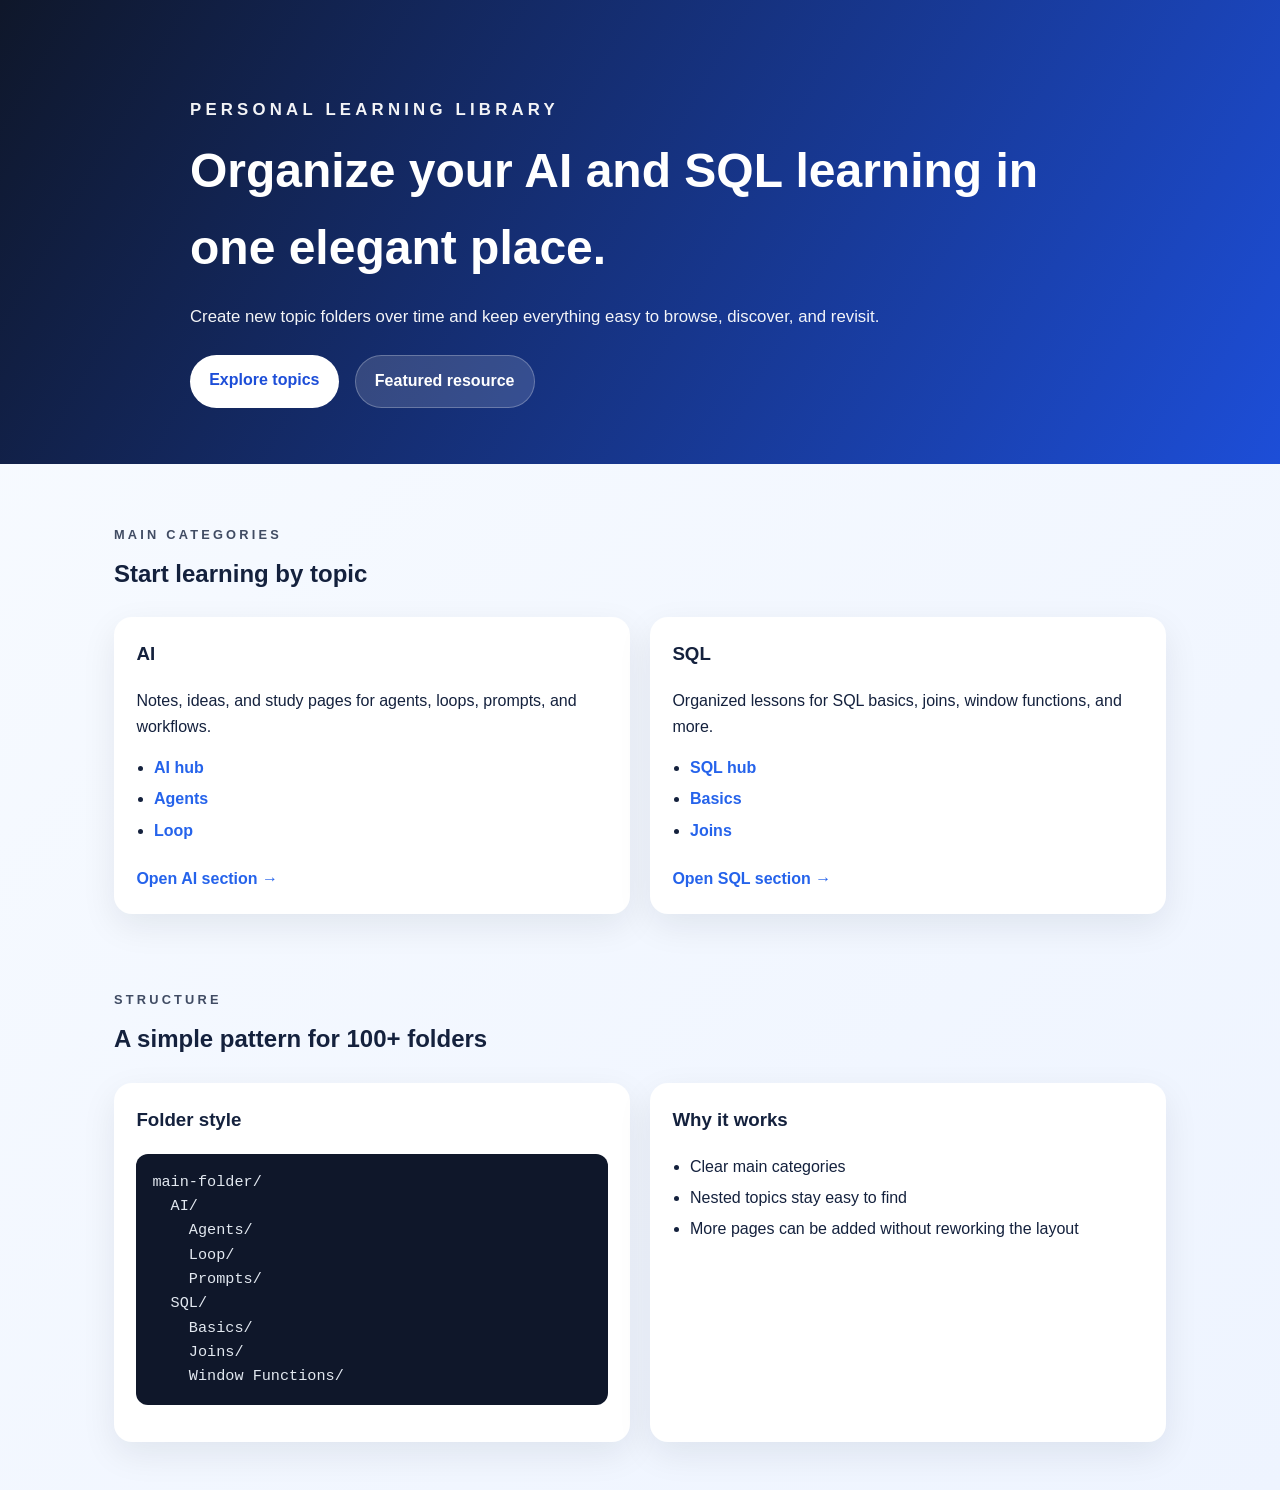
==== index.html @ fb939f68 "first code commit for github pages" ====
<!DOCTYPE html>
<html lang="en">
  <head>
    <meta charset="UTF-8" />
    <meta name="viewport" content="width=device-width, initial-scale=1.0" />
    <title>Learning Hub</title>
    <link rel="stylesheet" href="styles.css" />
  </head>
  <body>
    <header class="hero">
      <div class="hero-content">
        <p class="eyebrow">Personal Learning Library</p>
        <h1>Organize your AI and SQL learning in one elegant place.</h1>
        <p>
          Create new topic folders over time and keep everything easy to browse,
          discover, and revisit.
        </p>
        <div class="hero-actions">
          <a class="btn btn-primary" href="#topics">Explore topics</a>
          <a class="btn btn-secondary" href="https://outcomeschool.com/" target="_blank" rel="noopener noreferrer">
            Featured resource
          </a>
        </div>
      </div>
    </header>

    <main id="topics">
      <section class="section">
        <div class="section-heading">
          <p class="eyebrow">Main categories</p>
          <h2>Start learning by topic</h2>
        </div>

        <div class="grid">
          <article class="card">
            <h3>AI</h3>
            <p>Notes, ideas, and study pages for agents, loops, prompts, and workflows.</p>
            <ul class="topic-list">
              <li><a href="AI/">AI hub</a></li>
              <li><a href="AI/Agents/">Agents</a></li>
              <li><a href="AI/Loop/">Loop</a></li>
            </ul>
            <a class="text-link" href="AI/">Open AI section →</a>
          </article>

          <article class="card">
            <h3>SQL</h3>
            <p>Organized lessons for SQL basics, joins, window functions, and more.</p>
            <ul class="topic-list">
              <li><a href="SQL/">SQL hub</a></li>
              <li><a href="SQL/Basics/">Basics</a></li>
              <li><a href="SQL/Joins/">Joins</a></li>
            </ul>
            <a class="text-link" href="SQL/">Open SQL section →</a>
          </article>
        </div>
      </section>

      <section class="section section-muted">
        <div class="section-heading">
          <p class="eyebrow">Structure</p>
          <h2>A simple pattern for 100+ folders</h2>
        </div>
        <div class="stack">
          <div class="panel">
            <h3>Folder style</h3>
            <pre>main-folder/
  AI/
    Agents/
    Loop/
    Prompts/
  SQL/
    Basics/
    Joins/
    Window Functions/</pre>
          </div>
          <div class="panel">
            <h3>Why it works</h3>
            <ul class="topic-list">
              <li>Clear main categories</li>
              <li>Nested topics stay easy to find</li>
              <li>More pages can be added without reworking the layout</li>
            </ul>
          </div>
        </div>
      </section>
    </main>
  </body>
</html>
---- styles.css ----
* {
  box-sizing: border-box;
}

body {
  margin: 0;
  font-family: "Segoe UI", Arial, sans-serif;
  color: #14213d;
  background: linear-gradient(135deg, #f8fbff 0%, #eef4ff 100%);
  line-height: 1.6;
}

.hero {
  padding: 5rem 1.5rem 3.5rem;
  background: linear-gradient(120deg, #0f172a, #1d4ed8);
  color: white;
}

.hero-content {
  max-width: 900px;
  margin: 0 auto;
}

.eyebrow {
  text-transform: uppercase;
  letter-spacing: 0.25em;
  font-size: 0.8rem;
  font-weight: 700;
  opacity: 0.8;
  margin-bottom: 0.6rem;
}

h1,
h2,
h3 {
  margin-top: 0;
}

.hero h1 {
  font-size: clamp(2rem, 4vw, 3rem);
  margin-bottom: 1rem;
}

.hero p {
  max-width: 700px;
  font-size: 1.05rem;
  opacity: 0.95;
}

.hero-actions {
  display: flex;
  flex-wrap: wrap;
  gap: 1rem;
  margin-top: 1.5rem;
}

.btn {
  display: inline-block;
  padding: 0.8rem 1.2rem;
  border-radius: 999px;
  text-decoration: none;
  font-weight: 600;
}

.btn-primary {
  background: white;
  color: #1d4ed8;
}

.btn-secondary {
  background: rgba(255, 255, 255, 0.14);
  color: white;
  border: 1px solid rgba(255, 255, 255, 0.25);
}

.section {
  max-width: 1100px;
  margin: 0 auto;
  padding: 3rem 1.5rem;
}

.section-muted {
  padding-top: 1rem;
}

.section-heading {
  margin-bottom: 1.5rem;
}

.grid {
  display: grid;
  grid-template-columns: repeat(auto-fit, minmax(280px, 1fr));
  gap: 1.25rem;
}

.card,
.panel {
  background: white;
  border-radius: 18px;
  padding: 1.4rem;
  box-shadow: 0 12px 35px rgba(15, 23, 42, 0.08);
}

.topic-list {
  padding-left: 1.1rem;
  margin: 0.8rem 0 1rem;
}

.topic-list li {
  margin-bottom: 0.35rem;
}

a {
  color: #2563eb;
  text-decoration: none;
  font-weight: 600;
}

a:hover {
  text-decoration: underline;
}

.text-link {
  display: inline-block;
  margin-top: 0.4rem;
}

.stack {
  display: grid;
  grid-template-columns: repeat(auto-fit, minmax(280px, 1fr));
  gap: 1.25rem;
}

pre {
  background: #0f172a;
  color: #e2e8f0;
  padding: 1rem;
  border-radius: 12px;
  overflow-x: auto;
  font-size: 0.95rem;
}
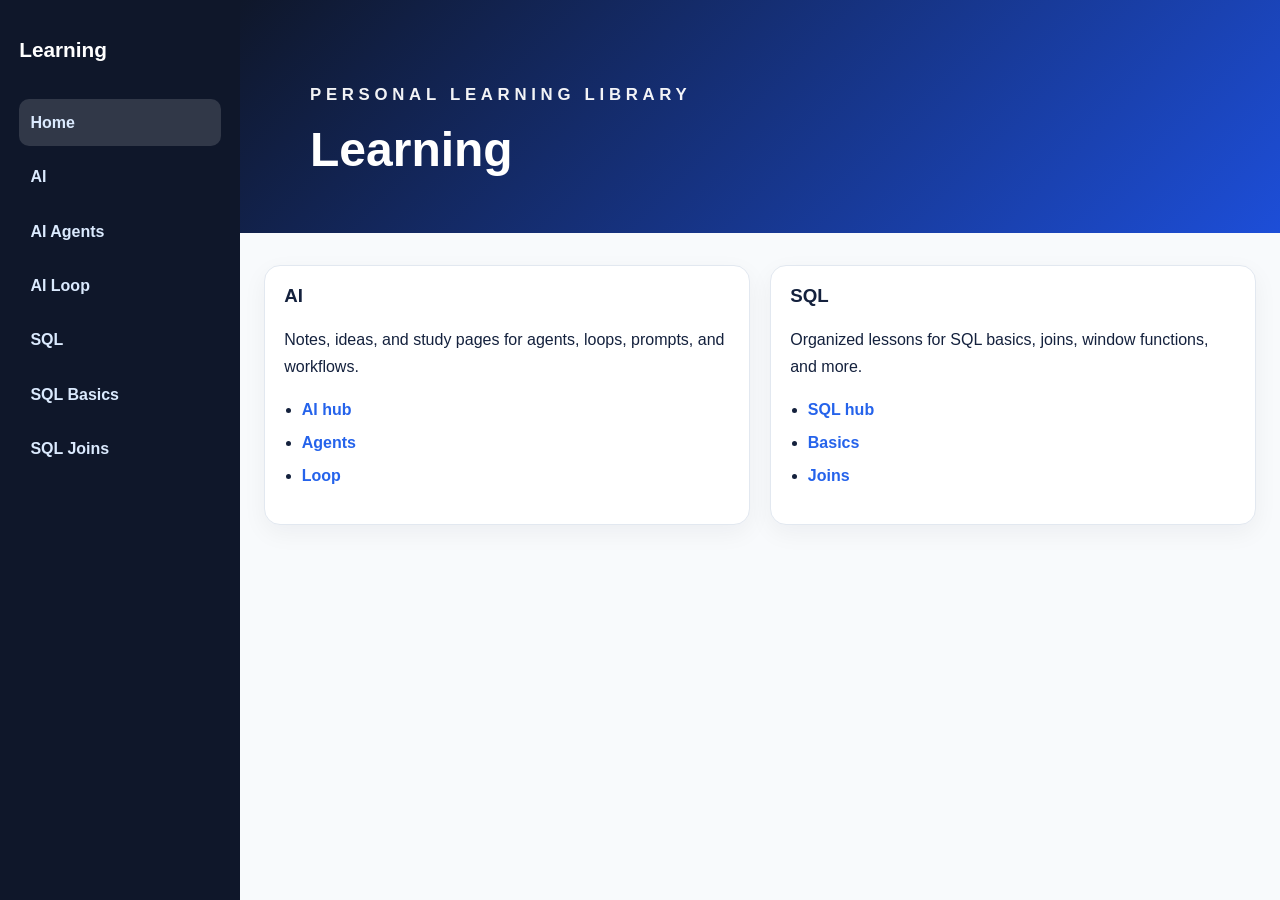
==== commit 878af8a0: "first code commit for github pages" ====
--- a/index.html
+++ b/index.html
@@ -7,83 +7,52 @@
     <link rel="stylesheet" href="styles.css" />
   </head>
   <body>
-    <header class="hero">
-      <div class="hero-content">
-        <p class="eyebrow">Personal Learning Library</p>
-        <h1>Organize your AI and SQL learning in one elegant place.</h1>
-        <p>
-          Create new topic folders over time and keep everything easy to browse,
-          discover, and revisit.
-        </p>
-        <div class="hero-actions">
-          <a class="btn btn-primary" href="#topics">Explore topics</a>
-          <a class="btn btn-secondary" href="https://outcomeschool.com/" target="_blank" rel="noopener noreferrer">
-            Featured resource
-          </a>
-        </div>
-      </div>
-    </header>
+    <div class="site-shell">
+      <aside class="sidebar">
+        <div class="brand">Learning</div>
+        <nav>
+          <a href="index.html" class="active">Home</a>
+          <a href="AI/">AI</a>
+          <a href="AI/Agents/">AI Agents</a>
+          <a href="AI/Loop/">AI Loop</a>
+          <a href="SQL/">SQL</a>
+          <a href="SQL/Basics/">SQL Basics</a>
+          <a href="SQL/Joins/">SQL Joins</a>
+        </nav>
+      </aside>
 
-    <main id="topics">
-      <section class="section">
-        <div class="section-heading">
-          <p class="eyebrow">Main categories</p>
-          <h2>Start learning by topic</h2>
-        </div>
+      <main class="content">
+        <header class="hero">
+          <div class="hero-content">
+            <p class="eyebrow">Personal Learning Library</p>
+            <h1>Learning</h1>
+          </div>
+        </header>
 
-        <div class="grid">
-          <article class="card">
-            <h3>AI</h3>
-            <p>Notes, ideas, and study pages for agents, loops, prompts, and workflows.</p>
-            <ul class="topic-list">
-              <li><a href="AI/">AI hub</a></li>
-              <li><a href="AI/Agents/">Agents</a></li>
-              <li><a href="AI/Loop/">Loop</a></li>
-            </ul>
-            <a class="text-link" href="AI/">Open AI section →</a>
-          </article>
+        <section class="section">
+          <div class="grid">
+            <article class="card">
+              <h3>AI</h3>
+              <p>Notes, ideas, and study pages for agents, loops, prompts, and workflows.</p>
+              <ul class="topic-list">
+                <li><a href="AI/">AI hub</a></li>
+                <li><a href="AI/Agents/">Agents</a></li>
+                <li><a href="AI/Loop/">Loop</a></li>
+              </ul>
+            </article>
 
-          <article class="card">
-            <h3>SQL</h3>
-            <p>Organized lessons for SQL basics, joins, window functions, and more.</p>
-            <ul class="topic-list">
-              <li><a href="SQL/">SQL hub</a></li>
-              <li><a href="SQL/Basics/">Basics</a></li>
-              <li><a href="SQL/Joins/">Joins</a></li>
-            </ul>
-            <a class="text-link" href="SQL/">Open SQL section →</a>
-          </article>
-        </div>
-      </section>
-
-      <section class="section section-muted">
-        <div class="section-heading">
-          <p class="eyebrow">Structure</p>
-          <h2>A simple pattern for 100+ folders</h2>
-        </div>
-        <div class="stack">
-          <div class="panel">
-            <h3>Folder style</h3>
-            <pre>main-folder/
-  AI/
-    Agents/
-    Loop/
-    Prompts/
-  SQL/
-    Basics/
-    Joins/
-    Window Functions/</pre>
+            <article class="card">
+              <h3>SQL</h3>
+              <p>Organized lessons for SQL basics, joins, window functions, and more.</p>
+              <ul class="topic-list">
+                <li><a href="SQL/">SQL hub</a></li>
+                <li><a href="SQL/Basics/">Basics</a></li>
+                <li><a href="SQL/Joins/">Joins</a></li>
+              </ul>
+            </article>
           </div>
-          <div class="panel">
-            <h3>Why it works</h3>
-            <ul class="topic-list">
-              <li>Clear main categories</li>
-              <li>Nested topics stay easy to find</li>
-              <li>More pages can be added without reworking the layout</li>
-            </ul>
-          </div>
-        </div>
-      </section>
-    </main>
+        </section>
+      </main>
+    </div>
   </body>
 </html>
--- a/styles.css
+++ b/styles.css
@@ -1,18 +1,71 @@
+:root {
+  --bg: #f5f7fb;
+  --card: #ffffff;
+  --text: #14213d;
+  --muted: #64748b;
+  --accent: #2563eb;
+  --accent-dark: #0f172a;
+  --border: #e2e8f0;
+}
+
 * {
   box-sizing: border-box;
 }
 
 body {
   margin: 0;
-  font-family: "Segoe UI", Arial, sans-serif;
-  color: #14213d;
-  background: linear-gradient(135deg, #f8fbff 0%, #eef4ff 100%);
-  line-height: 1.6;
+  font-family: "Inter", "Segoe UI", Arial, sans-serif;
+  color: var(--text);
+  background: radial-gradient(circle at top left, #f8fbff 0%, var(--bg) 45%, #eef4ff 100%);
+  line-height: 1.7;
+}
+
+.site-shell {
+  display: flex;
+  min-height: 100vh;
+}
+
+.sidebar {
+  width: 240px;
+  background: var(--accent-dark);
+  color: white;
+  padding: 2rem 1.2rem;
+  flex-shrink: 0;
+}
+
+.brand {
+  font-size: 1.3rem;
+  font-weight: 700;
+  margin-bottom: 2rem;
+}
+
+.sidebar nav {
+  display: flex;
+  flex-direction: column;
+  gap: 0.5rem;
+}
+
+.sidebar a {
+  color: #dbeafe;
+  padding: 0.6rem 0.7rem;
+  border-radius: 10px;
+  font-weight: 600;
+}
+
+.sidebar a:hover,
+.sidebar a.active {
+  background: rgba(255, 255, 255, 0.14);
+  text-decoration: none;
+}
+
+.content {
+  flex: 1;
+  background: #f8fafc;
 }
 
 .hero {
-  padding: 5rem 1.5rem 3.5rem;
-  background: linear-gradient(120deg, #0f172a, #1d4ed8);
+  padding: 4rem 1.5rem 2.4rem;
+  background: linear-gradient(135deg, var(--accent-dark) 0%, #1d4ed8 100%);
   color: white;
 }
 
@@ -23,17 +76,18 @@
 
 .eyebrow {
   text-transform: uppercase;
-  letter-spacing: 0.25em;
-  font-size: 0.8rem;
+  letter-spacing: 0.28em;
+  font-size: 0.78rem;
   font-weight: 700;
-  opacity: 0.8;
-  margin-bottom: 0.6rem;
+  opacity: 0.85;
+  margin-bottom: 0.7rem;
 }
 
 h1,
 h2,
 h3 {
   margin-top: 0;
+  line-height: 1.2;
 }
 
 .hero h1 {
@@ -51,32 +105,69 @@
   display: flex;
   flex-wrap: wrap;
   gap: 1rem;
-  margin-top: 1.5rem;
+  margin-top: 1.6rem;
 }
 
 .btn {
   display: inline-block;
-  padding: 0.8rem 1.2rem;
+  padding: 0.8rem 1.15rem;
   border-radius: 999px;
   text-decoration: none;
   font-weight: 600;
+  transition: transform 0.2s ease, box-shadow 0.2s ease;
+}
+
+.btn:hover {
+  transform: translateY(-1px);
 }
 
 .btn-primary {
   background: white;
-  color: #1d4ed8;
+  color: var(--accent);
 }
 
 .btn-secondary {
   background: rgba(255, 255, 255, 0.14);
   color: white;
   border: 1px solid rgba(255, 255, 255, 0.25);
+}
+
+.page-shell {
+  max-width: 1100px;
+  margin: 0 auto;
+  padding: 1.5rem 1.2rem 3.5rem;
+}
+
+.page-header {
+  background: linear-gradient(135deg, var(--accent-dark), #1d4ed8);
+  color: white;
+  padding: 2.2rem;
+  border-radius: 24px;
+  box-shadow: 0 20px 45px rgba(15, 23, 42, 0.15);
+}
+
+.page-header .back-link {
+  color: white;
+  display: inline-block;
+  margin-bottom: 1rem;
+  font-weight: 600;
+}
+
+.page-header h1 {
+  font-size: clamp(1.9rem, 3.3vw, 2.7rem);
+  margin-bottom: 0.6rem;
+}
+
+.page-header .intro {
+  max-width: 760px;
+  margin: 0;
+  opacity: 0.95;
 }
 
 .section {
   max-width: 1100px;
   margin: 0 auto;
-  padding: 3rem 1.5rem;
+  padding: 2rem 1.5rem 3rem;
 }
 
 .section-muted {
@@ -84,7 +175,12 @@
 }
 
 .section-heading {
-  margin-bottom: 1.5rem;
+  margin-bottom: 1.25rem;
+}
+
+.section-heading p {
+  color: var(--muted);
+  margin: 0.25rem 0 0;
 }
 
 .grid {
@@ -94,11 +190,13 @@
 }
 
 .card,
-.panel {
-  background: white;
-  border-radius: 18px;
-  padding: 1.4rem;
-  box-shadow: 0 12px 35px rgba(15, 23, 42, 0.08);
+.panel,
+.resource-card {
+  background: var(--card);
+  border: 1px solid var(--border);
+  border-radius: 16px;
+  padding: 1.2rem;
+  box-shadow: 0 8px 24px rgba(15, 23, 42, 0.05);
 }
 
 .topic-list {
@@ -110,8 +208,26 @@
   margin-bottom: 0.35rem;
 }
 
+.resource-grid {
+  display: grid;
+  grid-template-columns: repeat(auto-fit, minmax(260px, 1fr));
+  gap: 1.25rem;
+  margin-top: 1rem;
+}
+
+.pill {
+  display: inline-block;
+  padding: 0.35rem 0.7rem;
+  border-radius: 999px;
+  background: #eff6ff;
+  color: var(--accent);
+  font-size: 0.8rem;
+  font-weight: 700;
+  margin-bottom: 0.8rem;
+}
+
 a {
-  color: #2563eb;
+  color: var(--accent);
   text-decoration: none;
   font-weight: 600;
 }
@@ -132,7 +248,7 @@
 }
 
 pre {
-  background: #0f172a;
+  background: var(--accent-dark);
   color: #e2e8f0;
   padding: 1rem;
   border-radius: 12px;
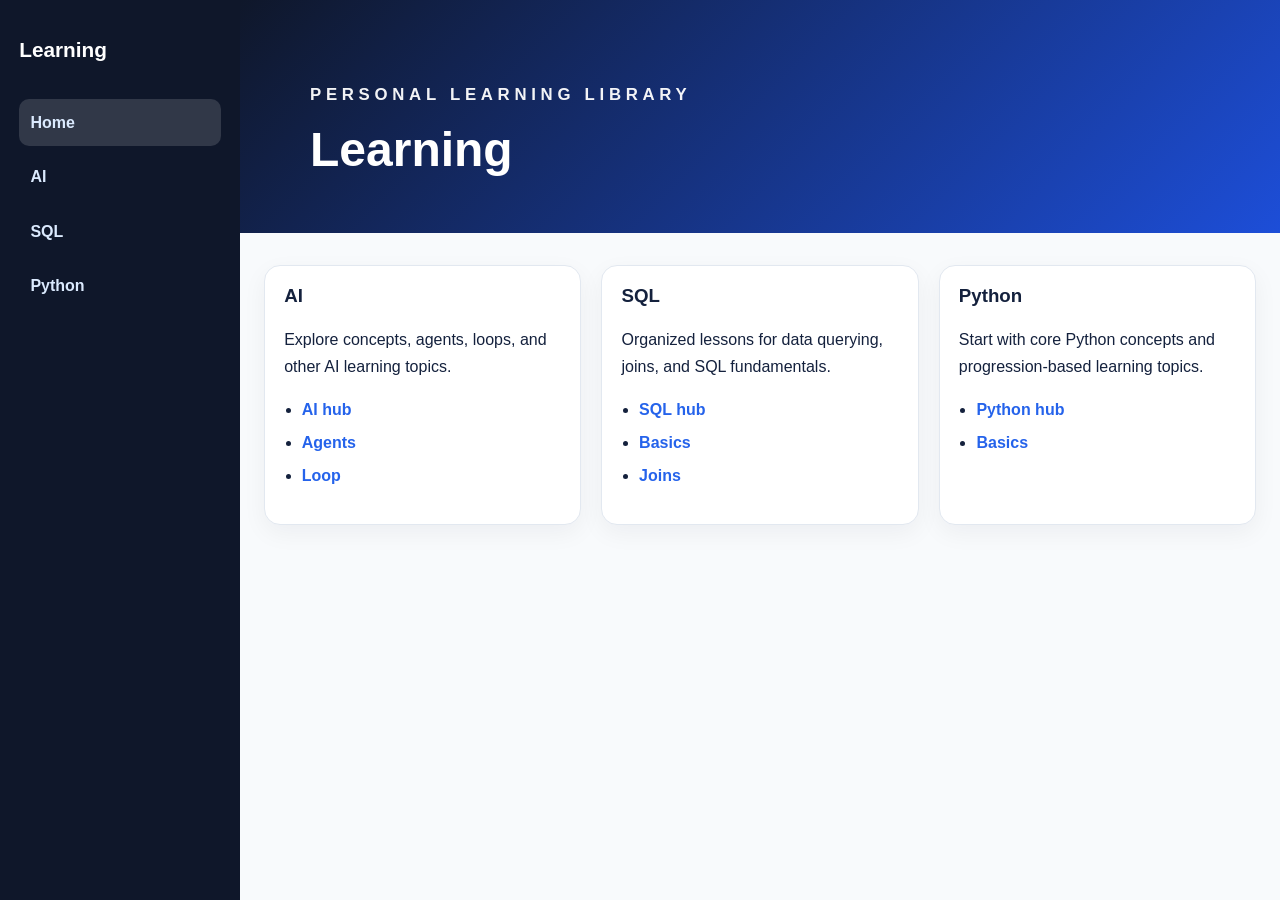
==== commit f308fc17: "first code commit for github pages" ====
--- a/index.html
+++ b/index.html
@@ -13,11 +13,8 @@
         <nav>
           <a href="index.html" class="active">Home</a>
           <a href="AI/">AI</a>
-          <a href="AI/Agents/">AI Agents</a>
-          <a href="AI/Loop/">AI Loop</a>
           <a href="SQL/">SQL</a>
-          <a href="SQL/Basics/">SQL Basics</a>
-          <a href="SQL/Joins/">SQL Joins</a>
+          <a href="Python/">Python</a>
         </nav>
       </aside>
 
@@ -33,7 +30,7 @@
           <div class="grid">
             <article class="card">
               <h3>AI</h3>
-              <p>Notes, ideas, and study pages for agents, loops, prompts, and workflows.</p>
+              <p>Explore concepts, agents, loops, and other AI learning topics.</p>
               <ul class="topic-list">
                 <li><a href="AI/">AI hub</a></li>
                 <li><a href="AI/Agents/">Agents</a></li>
@@ -43,11 +40,20 @@
 
             <article class="card">
               <h3>SQL</h3>
-              <p>Organized lessons for SQL basics, joins, window functions, and more.</p>
+              <p>Organized lessons for data querying, joins, and SQL fundamentals.</p>
               <ul class="topic-list">
                 <li><a href="SQL/">SQL hub</a></li>
                 <li><a href="SQL/Basics/">Basics</a></li>
                 <li><a href="SQL/Joins/">Joins</a></li>
+              </ul>
+            </article>
+
+            <article class="card">
+              <h3>Python</h3>
+              <p>Start with core Python concepts and progression-based learning topics.</p>
+              <ul class="topic-list">
+                <li><a href="Python/">Python hub</a></li>
+                <li><a href="Python/Basics/">Basics</a></li>
               </ul>
             </article>
           </div>
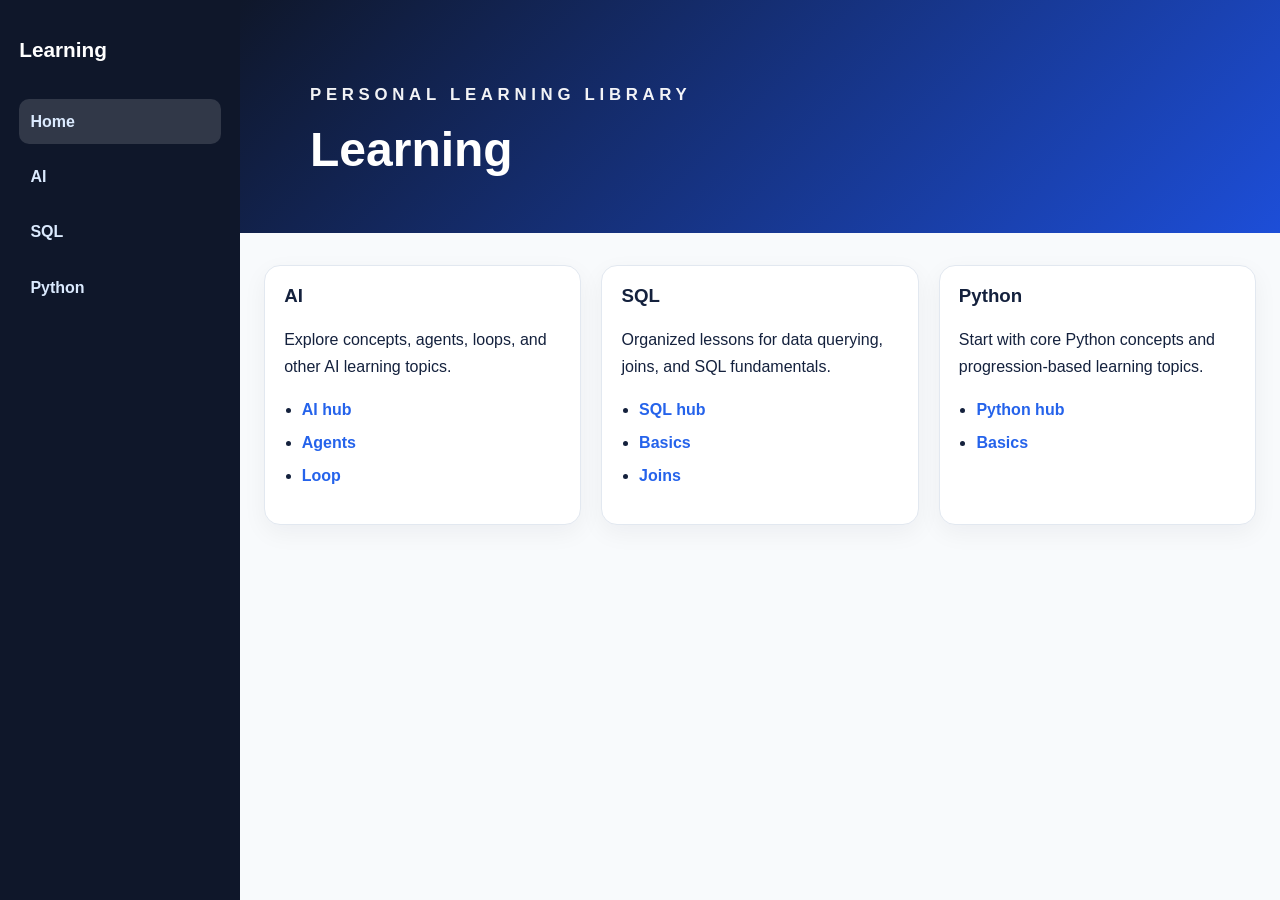
==== commit b06fa73c: "Add nested sidebar navigation" ====
--- a/index.html
+++ b/index.html
@@ -5,16 +5,40 @@
     <meta name="viewport" content="width=device-width, initial-scale=1.0" />
     <title>Learning Hub</title>
     <link rel="stylesheet" href="styles.css" />
+    <script src="script.js" defer></script>
   </head>
   <body>
     <div class="site-shell">
       <aside class="sidebar">
         <div class="brand">Learning</div>
         <nav>
-          <a href="index.html" class="active">Home</a>
-          <a href="AI/">AI</a>
-          <a href="SQL/">SQL</a>
-          <a href="Python/">Python</a>
+          <a href="index.html">Home</a>
+
+          <div class="nav-group">
+            <button class="nav-toggle" aria-expanded="false">AI</button>
+            <div class="submenu">
+              <a href="AI/">AI Hub</a>
+              <a href="AI/Agents/">AI Agents</a>
+              <a href="AI/Loop/">AI Loop</a>
+            </div>
+          </div>
+
+          <div class="nav-group">
+            <button class="nav-toggle" aria-expanded="false">SQL</button>
+            <div class="submenu">
+              <a href="SQL/">SQL Hub</a>
+              <a href="SQL/Basics/">SQL Basics</a>
+              <a href="SQL/Joins/">SQL Joins</a>
+            </div>
+          </div>
+
+          <div class="nav-group">
+            <button class="nav-toggle" aria-expanded="false">Python</button>
+            <div class="submenu">
+              <a href="Python/">Python Hub</a>
+              <a href="Python/Basics/">Python Basics</a>
+            </div>
+          </div>
         </nav>
       </aside>
 
--- a/styles.css
+++ b/styles.css
@@ -45,9 +45,41 @@
   gap: 0.5rem;
 }
 
+.nav-group {
+  display: flex;
+  flex-direction: column;
+}
+
+.nav-toggle {
+  background: transparent;
+  border: 0;
+  color: #dbeafe;
+  padding: 0.65rem 0.7rem;
+  border-radius: 10px;
+  font: inherit;
+  font-weight: 700;
+  text-align: left;
+  cursor: pointer;
+}
+
+.nav-toggle:hover {
+  background: rgba(255, 255, 255, 0.12);
+}
+
+.submenu {
+  display: none;
+  flex-direction: column;
+  gap: 0.2rem;
+  margin: 0.25rem 0 0.25rem 0.6rem;
+}
+
+.nav-group.is-open .submenu {
+  display: flex;
+}
+
 .sidebar a {
   color: #dbeafe;
-  padding: 0.6rem 0.7rem;
+  padding: 0.55rem 0.7rem;
   border-radius: 10px;
   font-weight: 600;
 }
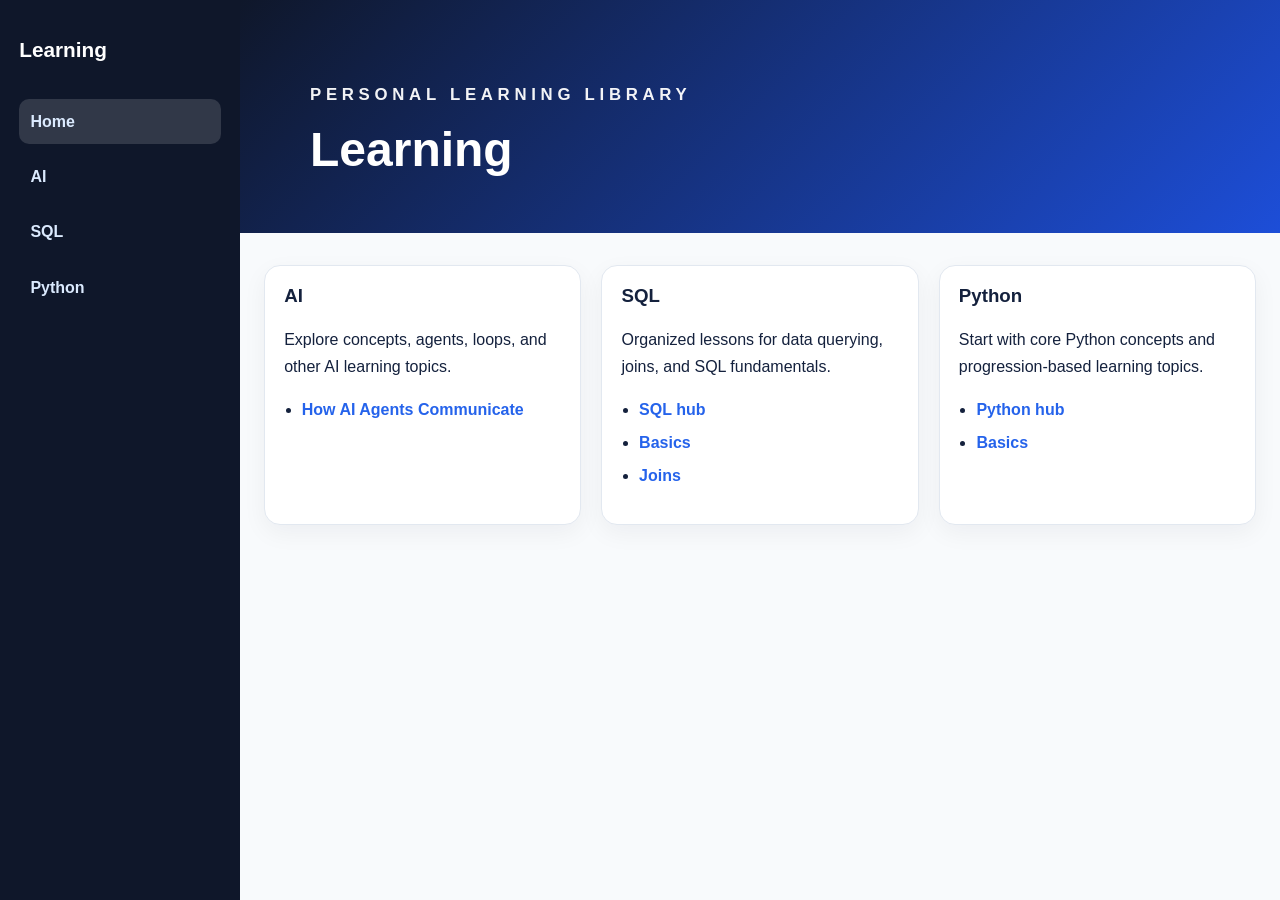
==== commit bc1735e2: "Simplify AI navigation to a single topic" ====
--- a/index.html
+++ b/index.html
@@ -56,9 +56,7 @@
               <h3>AI</h3>
               <p>Explore concepts, agents, loops, and other AI learning topics.</p>
               <ul class="topic-list">
-                <li><a href="AI/">AI hub</a></li>
-                <li><a href="AI/Agents/">Agents</a></li>
-                <li><a href="AI/Loop/">Loop</a></li>
+                <li><a href="AI/">How AI Agents Communicate</a></li>
               </ul>
             </article>
 
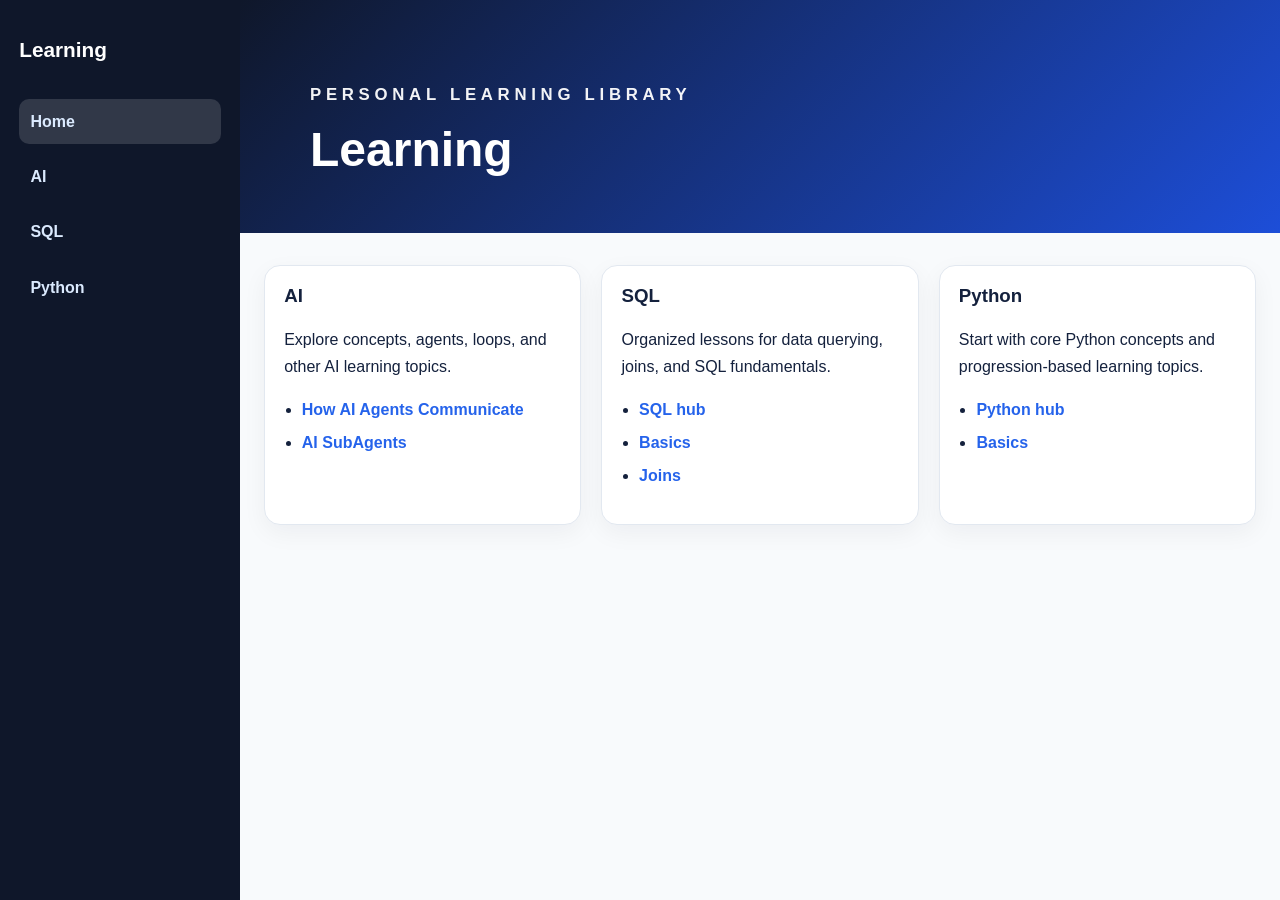
==== commit 3278c108: "Add both AI topic entries under AI" ====
--- a/index.html
+++ b/index.html
@@ -57,6 +57,7 @@
               <p>Explore concepts, agents, loops, and other AI learning topics.</p>
               <ul class="topic-list">
                 <li><a href="AI/">How AI Agents Communicate</a></li>
+                <li><a href="https://outcomeschool.com/blog/ai-subagents" target="_blank" rel="noopener noreferrer">AI SubAgents</a></li>
               </ul>
             </article>
 
--- a/styles.css
+++ b/styles.css
@@ -127,6 +127,11 @@
   margin-bottom: 1rem;
 }
 
+.page-title {
+  font-size: clamp(1.2rem, 2.1vw, 1.6rem);
+  margin-bottom: 0.2rem;
+}
+
 .hero p {
   max-width: 700px;
   font-size: 1.05rem;
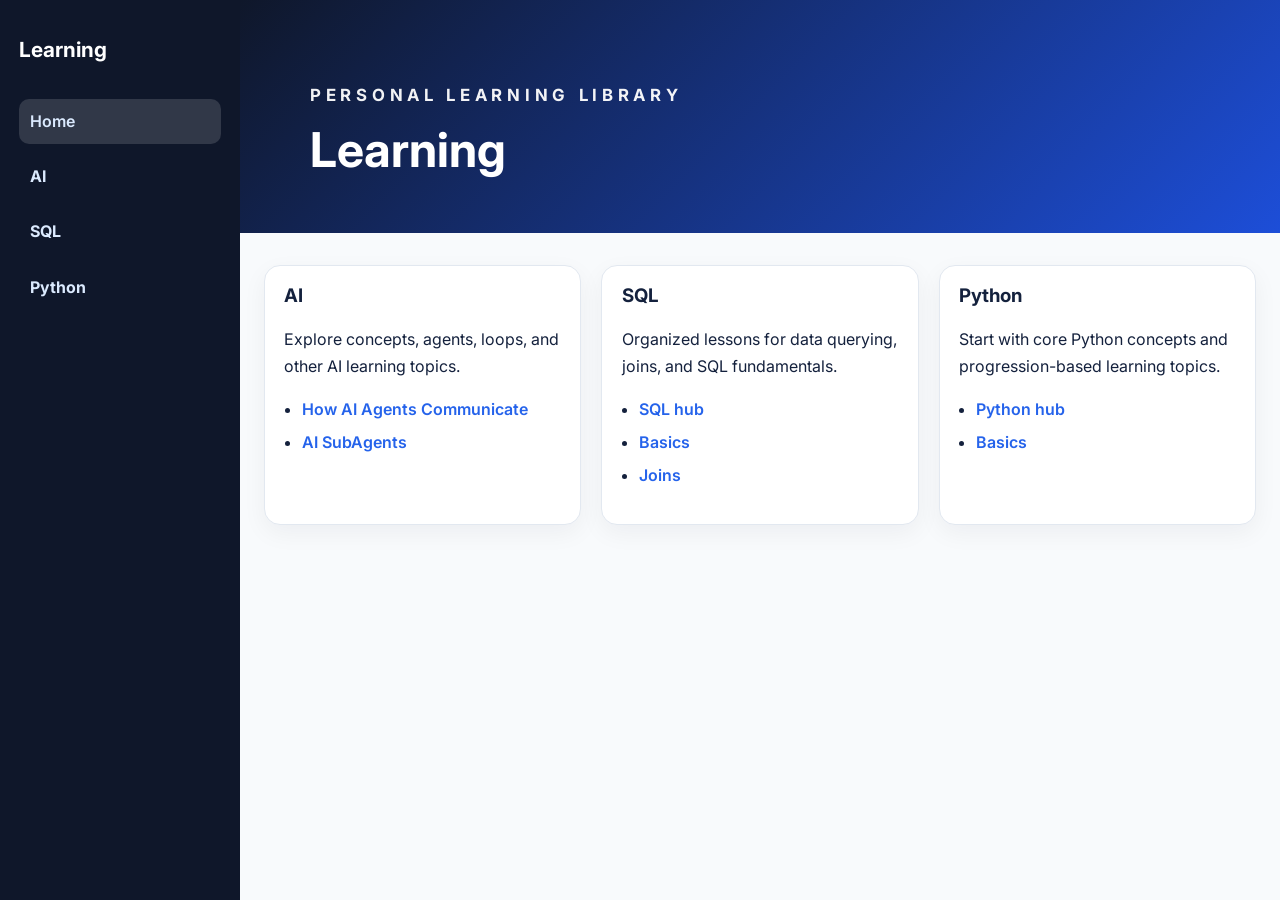
==== commit 9b1aa04f: "first code commit for github pages" ====
--- a/index.html
+++ b/index.html
@@ -1,87 +1,61 @@
 <!DOCTYPE html>
 <html lang="en">
-  <head>
-    <meta charset="UTF-8" />
-    <meta name="viewport" content="width=device-width, initial-scale=1.0" />
-    <title>Learning Hub</title>
-    <link rel="stylesheet" href="styles.css" />
-    <script src="script.js" defer></script>
-  </head>
-  <body>
-    <div class="site-shell">
-      <aside class="sidebar">
-        <div class="brand">Learning</div>
-        <nav>
-          <a href="index.html">Home</a>
-
-          <div class="nav-group">
-            <button class="nav-toggle" aria-expanded="false">AI</button>
-            <div class="submenu">
-              <a href="AI/">AI Hub</a>
-              <a href="AI/Agents/">AI Agents</a>
-              <a href="AI/Loop/">AI Loop</a>
-            </div>
-          </div>
-
-          <div class="nav-group">
-            <button class="nav-toggle" aria-expanded="false">SQL</button>
-            <div class="submenu">
-              <a href="SQL/">SQL Hub</a>
-              <a href="SQL/Basics/">SQL Basics</a>
-              <a href="SQL/Joins/">SQL Joins</a>
-            </div>
-          </div>
-
-          <div class="nav-group">
-            <button class="nav-toggle" aria-expanded="false">Python</button>
-            <div class="submenu">
-              <a href="Python/">Python Hub</a>
-              <a href="Python/Basics/">Python Basics</a>
-            </div>
-          </div>
-        </nav>
-      </aside>
-
-      <main class="content">
-        <header class="hero">
-          <div class="hero-content">
-            <p class="eyebrow">Personal Learning Library</p>
-            <h1>Learning</h1>
-          </div>
-        </header>
-
-        <section class="section">
-          <div class="grid">
-            <article class="card">
-              <h3>AI</h3>
-              <p>Explore concepts, agents, loops, and other AI learning topics.</p>
-              <ul class="topic-list">
-                <li><a href="AI/">How AI Agents Communicate</a></li>
-                <li><a href="https://outcomeschool.com/blog/ai-subagents" target="_blank" rel="noopener noreferrer">AI SubAgents</a></li>
-              </ul>
-            </article>
-
-            <article class="card">
-              <h3>SQL</h3>
-              <p>Organized lessons for data querying, joins, and SQL fundamentals.</p>
-              <ul class="topic-list">
-                <li><a href="SQL/">SQL hub</a></li>
-                <li><a href="SQL/Basics/">Basics</a></li>
-                <li><a href="SQL/Joins/">Joins</a></li>
-              </ul>
-            </article>
-
-            <article class="card">
-              <h3>Python</h3>
-              <p>Start with core Python concepts and progression-based learning topics.</p>
-              <ul class="topic-list">
-                <li><a href="Python/">Python hub</a></li>
-                <li><a href="Python/Basics/">Basics</a></li>
-              </ul>
-            </article>
-          </div>
-        </section>
-      </main>
-    </div>
-  </body>
+<head>
+<meta charset="UTF-8" />
+<meta name="viewport" content="width=device-width, initial-scale=1.0" />
+<title>Learning Hub</title>
+<meta name="description" content="Personal learning library for AI, SQL, and Python topics" />
+<meta property="og:title" content="Learning Hub" />
+<meta property="og:description" content="Personal learning library for AI, SQL, and Python topics" />
+<meta name="twitter:card" content="summary" />
+<link rel="icon" type="image/svg+xml" href="/favicon.svg" />
+<link rel="preconnect" href="https://fonts.googleapis.com" />
+<link rel="preconnect" href="https://fonts.gstatic.com" crossorigin />
+<link href="https://fonts.googleapis.com/css2?family=Inter:wght@400;600;700&display=swap" rel="stylesheet" />
+<style>:root{--bg:#f5f7fb;--card:#fff;--text:#14213d;--muted:#64748b;--accent:#2563eb;--accent-dark:#0f172a;--border:#e2e8f0}*{box-sizing:border-box}body{margin:0;font-family:"Inter","Segoe UI",Arial,sans-serif;color:var(--text);background:radial-gradient(circle at top left,#f8fbff 0%,var(--bg) 45%,#eef4ff 100%);line-height:1.7}.site-shell{display:flex;min-height:100vh}.sidebar{width:240px;background:var(--accent-dark);color:#fff;padding:2rem 1.2rem;flex-shrink:0}.sidebar .brand{font-size:1.3rem;font-weight:700;margin-bottom:2rem}.sidebar nav{display:flex;flex-direction:column;gap:.5rem}.nav-group{display:flex;flex-direction:column}.nav-toggle{background:transparent;border:0;color:#dbeafe;padding:.65rem .7rem;border-radius:10px;font:inherit;font-weight:700;text-align:left;cursor:pointer}.nav-toggle:hover{background:rgba(255,255,255,.12)}.submenu{display:none;flex-direction:column;gap:.2rem;margin:.25rem 0 .25rem .6rem}.nav-group.is-open .submenu{display:flex}.sidebar a{color:#dbeafe;padding:.55rem .7rem;border-radius:10px;font-weight:600;display:block}.sidebar a:hover,.sidebar a.active{background:rgba(255,255,255,.14);text-decoration:none}.content{flex:1;background:#f8fafc}.hero{padding:4rem 1.5rem 2.4rem;background:linear-gradient(135deg,var(--accent-dark) 0%,#1d4ed8 100%);color:#fff}.hero-content{max-width:900px;margin:0 auto}.eyebrow{text-transform:uppercase;letter-spacing:.28em;font-size:.78rem;font-weight:700;opacity:.85;margin-bottom:.7rem}h1,h2,h3{margin-top:0;line-height:1.2}.hero h1{font-size:clamp(2rem,4vw,3rem);margin-bottom:1rem}.hero p{max-width:700px;font-size:1.05rem;opacity:.95}.section{max-width:1100px;margin:0 auto;padding:2rem 1.5rem 3rem}.grid{display:grid;grid-template-columns:repeat(auto-fit,minmax(280px,1fr));gap:1.25rem}.card,.resource-card{background:var(--card);border:1px solid var(--border);border-radius:16px;padding:1.2rem;box-shadow:0 8px 24px rgba(15,23,42,.05)}.topic-list{padding-left:1.1rem;margin:.8rem 0 1rem}.topic-list li{margin-bottom:.35rem}a{color:var(--accent);text-decoration:none;font-weight:600}a:hover{text-decoration:underline}.btn{display:inline-block;padding:.8rem 1.15rem;border-radius:999px;text-decoration:none;font-weight:600;transition:transform .2s ease,box-shadow .2s ease}.btn:hover{transform:translateY(-1px)}.btn-secondary{background:rgba(255,255,255,.14);color:#fff;border:1px solid rgba(255,255,255,.25)}.resource-grid{display:grid;grid-template-columns:repeat(auto-fit,minmax(260px,1fr));gap:1.25rem;margin-top:1rem}.pill{display:inline-block;padding:.35rem .7rem;border-radius:999px;background:#eff6ff;color:var(--accent);font-size:.8rem;font-weight:700;margin-bottom:.8rem}.section-heading{margin-bottom:1.25rem}.section-heading p{color:var(--muted);margin:.25rem 0 0}</style>
+<script src="/nav.js" defer></script>
+<script src="/script.js" defer></script>
+</head>
+<body>
+<div class="site-shell">
+<aside class="sidebar" id="sidebar"></aside>
+<main class="content">
+<header class="hero">
+<div class="hero-content">
+<p class="eyebrow">Personal Learning Library</p>
+<h1>Learning</h1>
+</div>
+</header>
+<section class="section">
+<div class="grid">
+<article class="card">
+<h3>AI</h3>
+<p>Explore concepts, agents, loops, and other AI learning topics.</p>
+<ul class="topic-list">
+<li><a href="AI/how-ai-agents-communicate/">How AI Agents Communicate</a></li>
+<li><a href="AI/ai-subagents/">AI SubAgents</a></li>
+</ul>
+</article>
+<article class="card">
+<h3>SQL</h3>
+<p>Organized lessons for data querying, joins, and SQL fundamentals.</p>
+<ul class="topic-list">
+<li><a href="SQL/">SQL hub</a></li>
+<li><a href="SQL/Basics/">Basics</a></li>
+<li><a href="SQL/Joins/">Joins</a></li>
+</ul>
+</article>
+<article class="card">
+<h3>Python</h3>
+<p>Start with core Python concepts and progression-based learning topics.</p>
+<ul class="topic-list">
+<li><a href="Python/">Python hub</a></li>
+<li><a href="Python/Basics/">Basics</a></li>
+</ul>
+</article>
+</div>
+</section>
+</main>
+</div>
+</body>
 </html>
